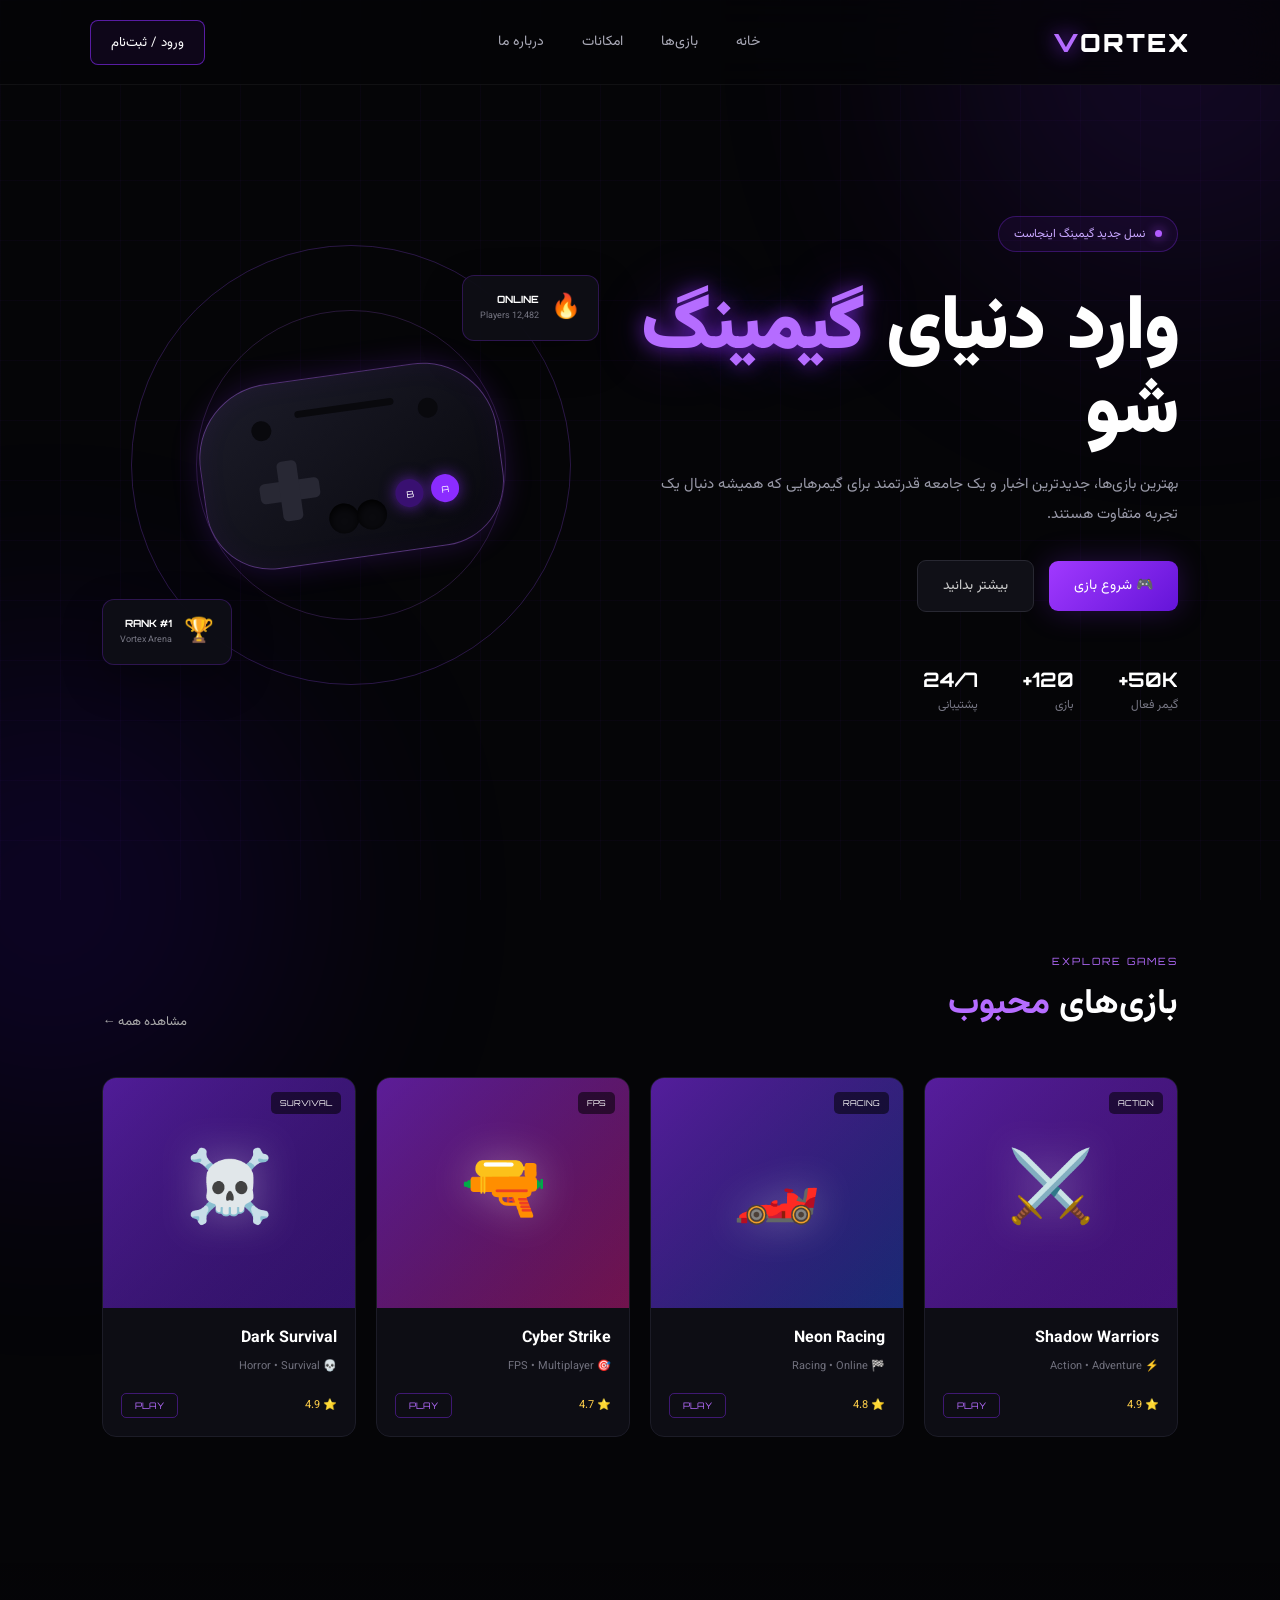
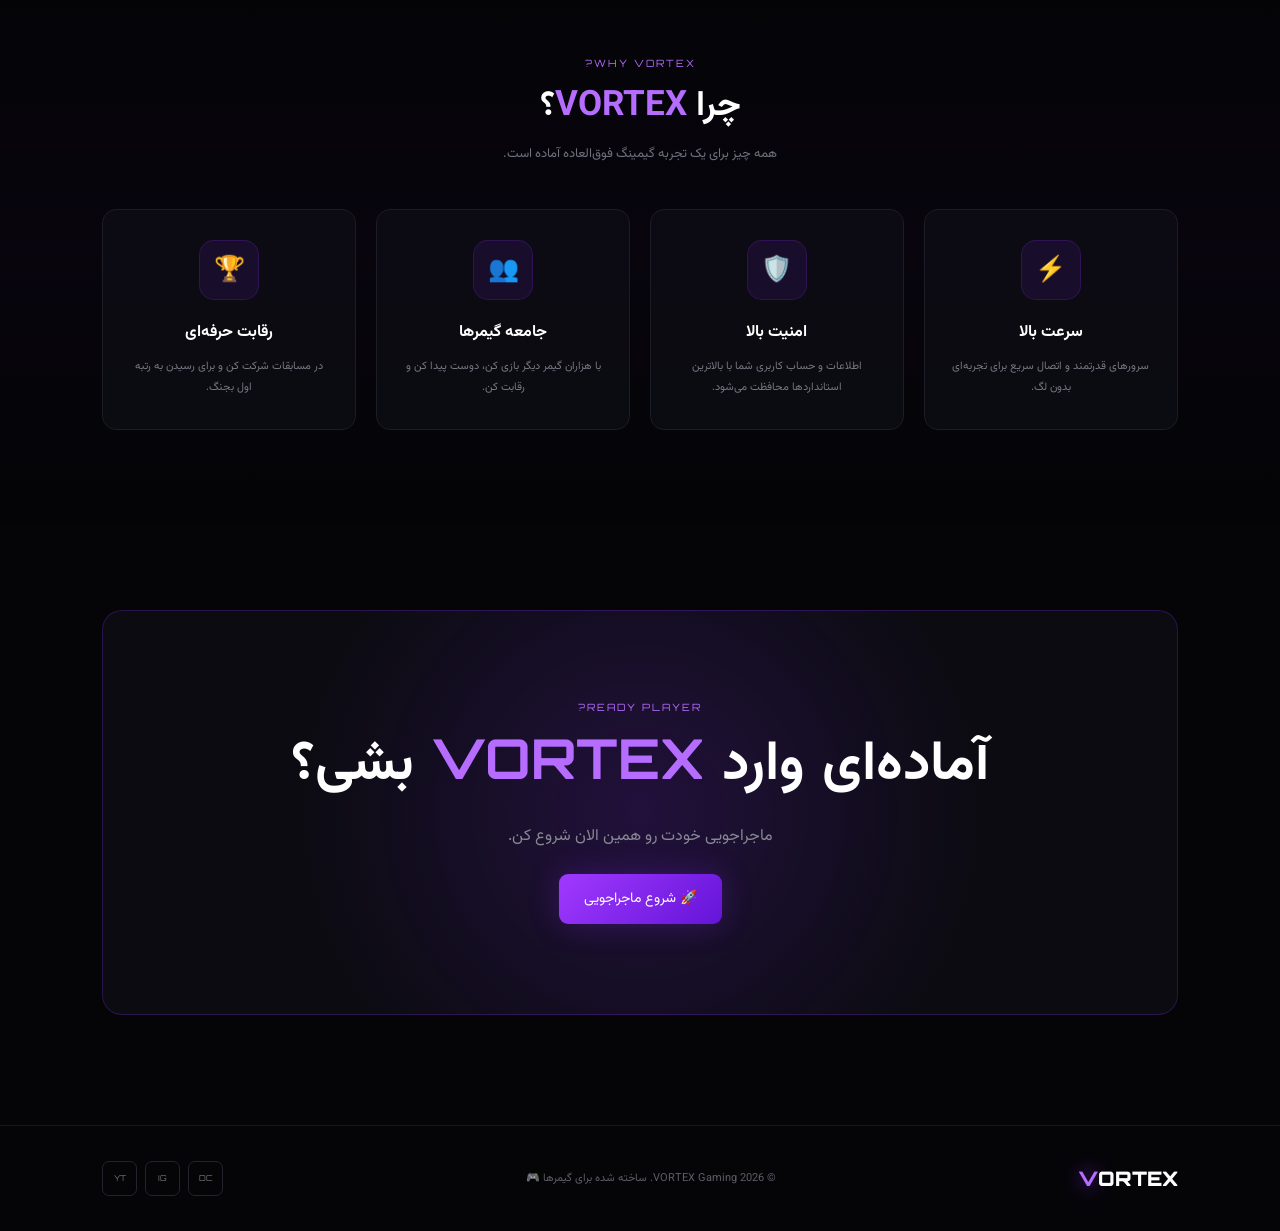
==== index.html @ 33aef684 "Vortex Gaming" ====
<!DOCTYPE html>
<html lang="fa" dir="rtl">
<head>
    <meta charset="UTF-8">
    <meta name="viewport" content="width=device-width, initial-scale=1.0">

    <title>VORTEX | Gaming</title>

    <link rel="preconnect" href="https://fonts.googleapis.com">
    <link rel="preconnect" href="https://fonts.gstatic.com" crossorigin>
    <link href="https://fonts.googleapis.com/css2?family=Orbitron:wght@400;500;600;700;800;900&family=Vazirmatn:wght@300;400;500;600;700;800;900&display=swap" rel="stylesheet">

    <link rel="stylesheet" href="style.css">
</head>

<body>

    <!-- Background -->
    <div class="bg-grid"></div>
    <div class="glow glow-1"></div>
    <div class="glow glow-2"></div>

    <!-- Navbar -->
    <header class="navbar">
        <a href="#" class="logo">
            <span>V</span>ORTEX
        </a>

        <nav class="nav-links">
            <a href="#home" class="active">خانه</a>
            <a href="#games">بازی‌ها</a>
            <a href="#features">امکانات</a>
            <a href="#about">درباره ما</a>
        </nav>

        <button class="login-btn">ورود / ثبت‌نام</button>

        <button class="menu-btn" id="menuBtn">
            ☰
        </button>
    </header>

    <!-- Mobile Menu -->
    <div class="mobile-menu" id="mobileMenu">
        <a href="#home">خانه</a>
        <a href="#games">بازی‌ها</a>
        <a href="#features">امکانات</a>
        <a href="#about">درباره ما</a>
        <button class="login-btn">ورود / ثبت‌نام</button>
    </div>

    <!-- Hero -->
    <main id="home">

        <section class="hero">

            <div class="hero-content">

                <div class="badge">
                    <span class="status-dot"></span>
                    نسل جدید گیمینگ اینجاست
                </div>

                <h1>
                    وارد دنیای
                    <span>گیمینگ</span>
                    شو
                </h1>

                <p>
                    بهترین بازی‌ها، جدیدترین اخبار و یک جامعه قدرتمند
                    برای گیمرهایی که همیشه دنبال یک تجربه متفاوت هستند.
                </p>

                <div class="hero-buttons">
                    <a href="#games" class="primary-btn">
                        🎮 شروع بازی
                    </a>

                    <a href="#features" class="secondary-btn">
                        بیشتر بدانید
                    </a>
                </div>

                <div class="stats">

                    <div class="stat">
                        <strong>50K+</strong>
                        <span>گیمر فعال</span>
                    </div>

                    <div class="stat">
                        <strong>120+</strong>
                        <span>بازی</span>
                    </div>

                    <div class="stat">
                        <strong>24/7</strong>
                        <span>پشتیبانی</span>
                    </div>

                </div>

            </div>

            <div class="hero-visual">

                <div class="circle circle-1"></div>
                <div class="circle circle-2"></div>

                <div class="controller">
                    <div class="controller-top"></div>

                    <div class="d-pad">
                        <span></span>
                        <span></span>
                        <span></span>
                        <span></span>
                    </div>

                    <div class="buttons">
                        <span>A</span>
                        <span>B</span>
                    </div>

                    <div class="stick stick-1"></div>
                    <div class="stick stick-2"></div>
                </div>

                <div class="floating-card card-one">
                    <span>🔥</span>
                    <div>
                        <strong>ONLINE</strong>
                        <small>12,482 Players</small>
                    </div>
                </div>

                <div class="floating-card card-two">
                    <span>🏆</span>
                    <div>
                        <strong>RANK #1</strong>
                        <small>Vortex Arena</small>
                    </div>
                </div>

            </div>

        </section>

        <!-- Games -->
        <section class="games-section" id="games">

            <div class="section-title">
                <div>
                    <span class="small-title">EXPLORE GAMES</span>
                    <h2>بازی‌های <span>محبوب</span></h2>
                </div>

                <a href="#" class="view-all">مشاهده همه ←</a>
            </div>

            <div class="games-grid">

                <article class="game-card">
                    <div class="game-image game-1">
                        <span class="game-tag">ACTION</span>
                        <div class="game-icon">⚔️</div>
                    </div>

                    <div class="game-info">
                        <h3>Shadow Warriors</h3>
                        <p>⚡ Action • Adventure</p>

                        <div class="game-bottom">
                            <span>⭐ 4.9</span>
                            <button>PLAY</button>
                        </div>
                    </div>
                </article>

                <article class="game-card">
                    <div class="game-image game-2">
                        <span class="game-tag">RACING</span>
                        <div class="game-icon">🏎️</div>
                    </div>

                    <div class="game-info">
                        <h3>Neon Racing</h3>
                        <p>🏁 Racing • Online</p>

                        <div class="game-bottom">
                            <span>⭐ 4.8</span>
                            <button>PLAY</button>
                        </div>
                    </div>
                </article>

                <article class="game-card">
                    <div class="game-image game-3">
                        <span class="game-tag">FPS</span>
                        <div class="game-icon">🔫</div>
                    </div>

                    <div class="game-info">
                        <h3>Cyber Strike</h3>
                        <p>🎯 FPS • Multiplayer</p>

                        <div class="game-bottom">
                            <span>⭐ 4.7</span>
                            <button>PLAY</button>
                        </div>
                    </div>
                </article>

                <article class="game-card">
                    <div class="game-image game-4">
                        <span class="game-tag">SURVIVAL</span>
                        <div class="game-icon">☠️</div>
                    </div>

                    <div class="game-info">
                        <h3>Dark Survival</h3>
                        <p>💀 Horror • Survival</p>

                        <div class="game-bottom">
                            <span>⭐ 4.9</span>
                            <button>PLAY</button>
                        </div>
                    </div>
                </article>

            </div>

        </section>

        <!-- Features -->
        <section class="features" id="features">

            <div class="section-title center">
                <span class="small-title">WHY VORTEX?</span>
                <h2>چرا <span>VORTEX</span>؟</h2>
                <p>همه چیز برای یک تجربه گیمینگ فوق‌العاده آماده است.</p>
            </div>

            <div class="features-grid">

                <div class="feature-card">
                    <div class="feature-icon">⚡</div>
                    <h3>سرعت بالا</h3>
                    <p>
                        سرورهای قدرتمند و اتصال سریع برای تجربه‌ای بدون لگ.
                    </p>
                </div>

                <div class="feature-card">
                    <div class="feature-icon">🛡️</div>
                    <h3>امنیت بالا</h3>
                    <p>
                        اطلاعات و حساب کاربری شما با بالاترین استانداردها محافظت می‌شود.
                    </p>
                </div>

                <div class="feature-card">
                    <div class="feature-icon">👥</div>
                    <h3>جامعه گیمرها</h3>
                    <p>
                        با هزاران گیمر دیگر بازی کن، دوست پیدا کن و رقابت کن.
                    </p>
                </div>

                <div class="feature-card">
                    <div class="feature-icon">🏆</div>
                    <h3>رقابت حرفه‌ای</h3>
                    <p>
                        در مسابقات شرکت کن و برای رسیدن به رتبه اول بجنگ.
                    </p>
                </div>

            </div>

        </section>

        <!-- CTA -->
        <section class="cta" id="about">

            <div class="cta-content">
                <span class="small-title">READY PLAYER?</span>

                <h2>
                    آماده‌ای وارد
                    <span>VORTEX</span>
                    بشی؟
                </h2>

                <p>
                    ماجراجویی خودت رو همین الان شروع کن.
                </p>

                <button class="primary-btn cta-btn">
                    🚀 شروع ماجراجویی
                </button>
            </div>

        </section>

    </main>

    <!-- Footer -->
    <footer>
        <div class="footer-logo">
            <span>V</span>ORTEX
        </div>

        <p>
            © 2026 VORTEX Gaming. ساخته شده برای گیمرها 🎮
        </p>

        <div class="socials">
            <a href="#">DC</a>
            <a href="#">IG</a>
            <a href="#">YT</a>
        </div>
    </footer>

    <div class="toast" id="toast">
        🎮 این بخش به زودی فعال می‌شود!
    </div>

    <script src="script.js"></script>

</body>
</html>
---- style.css ----
* {
    margin: 0;
    padding: 0;
    box-sizing: border-box;
}

:root {
    --black: #050507;
    --dark: #0a0a10;
    --card: #101018;
    --purple: #8b2cff;
    --purple-light: #b56cff;
    --purple-dark: #5d16c9;
    --white: #ffffff;
    --gray: #9999a8;
}

html {
    scroll-behavior: smooth;
}

body {
    font-family: "Vazirmatn", sans-serif;
    background: var(--black);
    color: var(--white);
    overflow-x: hidden;
}

/* Background */

.bg-grid {
    position: fixed;
    inset: 0;
    z-index: -5;

    background-image:
        linear-gradient(rgba(139, 44, 255, 0.035) 1px, transparent 1px),
        linear-gradient(90deg, rgba(139, 44, 255, 0.035) 1px, transparent 1px);

    background-size: 60px 60px;
}

.glow {
    position: fixed;
    width: 500px;
    height: 500px;
    border-radius: 50%;
    filter: blur(130px);
    opacity: 0.12;
    z-index: -4;
    pointer-events: none;
}

.glow-1 {
    background: #7b20ff;
    top: -200px;
    right: -150px;
}

.glow-2 {
    background: #4c00ff;
    bottom: -250px;
    left: -200px;
}

/* Navbar */

.navbar {
    height: 85px;
    width: 100%;
    padding: 0 7%;
    display: flex;
    align-items: center;
    justify-content: space-between;

    border-bottom: 1px solid rgba(255,255,255,0.05);
    background: rgba(5,5,7,0.75);
    backdrop-filter: blur(20px);

    position: sticky;
    top: 0;
    z-index: 100;
}

.logo {
    text-decoration: none;
    color: white;
    font-family: "Orbitron", sans-serif;
    font-size: 25px;
    font-weight: 900;
    letter-spacing: 2px;
}

.logo span,
.footer-logo span {
    color: var(--purple-light);
    text-shadow: 0 0 20px var(--purple);
}

.nav-links {
    display: flex;
    gap: 38px;
}

.nav-links a {
    color: #aaaab7;
    text-decoration: none;
    font-size: 14px;
    transition: 0.3s;
}

.nav-links a:hover,
.nav-links a.active {
    color: white;
    text-shadow: 0 0 15px var(--purple);
}

.login-btn {
    border: 1px solid rgba(139,44,255,0.6);
    color: white;
    background: rgba(139,44,255,0.08);
    padding: 11px 20px;
    border-radius: 8px;
    cursor: pointer;
    font-family: inherit;
    transition: 0.3s;
}

.login-btn:hover {
    background: var(--purple);
    box-shadow: 0 0 25px rgba(139,44,255,0.5);
}

.menu-btn {
    display: none;
    background: none;
    border: none;
    color: white;
    font-size: 28px;
    cursor: pointer;
}

/* Mobile Menu */

.mobile-menu {
    display: none;
}

/* Hero */

.hero {
    min-height: 760px;
    padding: 80px 8%;

    display: grid;
    grid-template-columns: 1.05fr 0.95fr;
    align-items: center;
    gap: 30px;

    position: relative;
}

.hero-content {
    max-width: 650px;
}

.badge {
    display: inline-flex;
    align-items: center;
    gap: 10px;

    padding: 8px 15px;
    border: 1px solid rgba(139,44,255,0.3);
    background: rgba(139,44,255,0.07);

    border-radius: 30px;
    color: #c9a7ff;
    font-size: 12px;

    margin-bottom: 25px;
}

.status-dot {
    width: 7px;
    height: 7px;
    border-radius: 50%;
    background: #b15cff;
    box-shadow: 0 0 12px #a744ff;
}

.hero h1 {
    font-family: "Orbitron", "Vazirmatn", sans-serif;
    font-size: clamp(45px, 6vw, 82px);
    line-height: 1.1;
    font-weight: 900;
    letter-spacing: -2px;
}

.hero h1 span {
    color: var(--purple-light);
    text-shadow:
        0 0 20px rgba(139,44,255,0.7),
        0 0 60px rgba(139,44,255,0.3);
}

.hero-content > p {
    color: var(--gray);
    line-height: 2;
    max-width: 590px;
    margin: 25px 0 30px;
    font-size: 15px;
}

.hero-buttons {
    display: flex;
    gap: 15px;
    align-items: center;
}

.primary-btn,
.secondary-btn {
    display: inline-flex;
    align-items: center;
    justify-content: center;

    padding: 14px 25px;
    border-radius: 9px;

    text-decoration: none;
    font-family: inherit;
    font-size: 14px;

    transition: 0.3s;
    cursor: pointer;
}

.primary-btn {
    color: white;
    background: linear-gradient(135deg, #a139ff, #6414d8);
    box-shadow: 0 0 30px rgba(139,44,255,0.25);
    border: none;
}

.primary-btn:hover {
    transform: translateY(-4px);
    box-shadow: 0 10px 35px rgba(139,44,255,0.5);
}

.secondary-btn {
    color: #ccc;
    border: 1px solid #282832;
    background: #101017;
}

.secondary-btn:hover {
    border-color: var(--purple);
    color: white;
}

.stats {
    display: flex;
    gap: 45px;
    margin-top: 55px;
}

.stat {
    display: flex;
    flex-direction: column;
    gap: 4px;
}

.stat strong {
    font-family: "Orbitron";
    font-size: 20px;
}

.stat span {
    color: #777784;
    font-size: 12px;
}

/* Hero Visual */

.hero-visual {
    height: 560px;
    position: relative;
    display: flex;
    justify-content: center;
    align-items: center;
}

.circle {
    position: absolute;
    border-radius: 50%;
    border: 1px solid rgba(154,80,255,0.25);
}

.circle-1 {
    width: 440px;
    height: 440px;
    animation: rotate 18s linear infinite;
}

.circle-2 {
    width: 310px;
    height: 310px;
    border-color: rgba(180,100,255,0.2);
    animation: rotateReverse 12s linear infinite;
}

.controller {
    width: 300px;
    height: 185px;

    position: relative;

    background: linear-gradient(145deg, #1c1c29, #08080d);
    border: 1px solid rgba(180,100,255,0.4);

    border-radius: 75px 75px 65px 65px;

    box-shadow:
        0 0 30px rgba(139,44,255,0.2),
        inset 0 0 30px rgba(139,44,255,0.05);

    transform: rotate(-8deg);
}

.controller::before,
.controller::after {
    content: "";
    position: absolute;
    width: 20px;
    height: 20px;
    border-radius: 50%;
    background: #09090d;
    top: 35px;
}

.controller::before {
    left: 55px;
}

.controller::after {
    right: 55px;
}

.controller-top {
    position: absolute;
    width: 100px;
    height: 7px;
    background: #09090d;
    border-radius: 10px;
    top: 30px;
    left: 100px;
}

.d-pad {
    position: absolute;
    left: 55px;
    bottom: 45px;
    width: 60px;
    height: 60px;
}

.d-pad::before,
.d-pad::after {
    content: "";
    position: absolute;
    background: #282834;
    border-radius: 5px;
}

.d-pad::before {
    width: 60px;
    height: 20px;
    top: 20px;
}

.d-pad::after {
    width: 20px;
    height: 60px;
    left: 20px;
}

.buttons {
    position: absolute;
    right: 45px;
    bottom: 42px;

    display: flex;
    gap: 8px;
}

.buttons span {
    width: 28px;
    height: 28px;
    border-radius: 50%;

    display: flex;
    justify-content: center;
    align-items: center;

    font-family: "Orbitron";
    font-size: 9px;

    background: var(--purple);
    box-shadow: 0 0 15px rgba(139,44,255,0.6);
}

.buttons span:nth-child(2) {
    background: #391071;
}

.stick {
    width: 30px;
    height: 30px;
    background: #0a0a0e;
    border-radius: 50%;
    position: absolute;
    bottom: 25px;
    box-shadow: inset 0 3px 8px #000;
}

.stick-1 {
    left: 120px;
}

.stick-2 {
    right: 120px;
}

/* Floating Cards */

.floating-card {
    position: absolute;
    padding: 13px 17px;

    display: flex;
    align-items: center;
    gap: 12px;

    background: rgba(15,15,23,0.9);
    border: 1px solid rgba(139,44,255,0.25);
    border-radius: 12px;

    backdrop-filter: blur(15px);

    box-shadow: 0 15px 40px rgba(0,0,0,0.3);

    animation: float 4s ease-in-out infinite;
}

.floating-card > span {
    font-size: 24px;
}

.floating-card div {
    display: flex;
    flex-direction: column;
}

.floating-card strong {
    font-family: "Orbitron";
    font-size: 10px;
}

.floating-card small {
    color: #777784;
    margin-top: 4px;
    font-size: 9px;
}

.card-one {
    top: 90px;
    right: 0;
}

.card-two {
    bottom: 80px;
    left: 0;
    animation-delay: -2s;
}

/* Games */

.games-section,
.features,
.cta {
    padding: 110px 8%;
}

.section-title {
    display: flex;
    justify-content: space-between;
    align-items: end;
    margin-bottom: 45px;
}

.small-title {
    display: block;
    color: var(--purple-light);
    font-family: "Orbitron";
    font-size: 10px;
    letter-spacing: 2px;
    margin-bottom: 10px;
}

.section-title h2 {
    font-size: 35px;
}

.section-title h2 span,
.cta h2 span {
    color: var(--purple-light);
}

.view-all {
    color: #aaa;
    text-decoration: none;
    font-size: 13px;
}

.view-all:hover {
    color: var(--purple-light);
}

.games-grid {
    display: grid;
    grid-template-columns: repeat(4, 1fr);
    gap: 20px;
}

.game-card {
    background: #0d0d14;
    border: 1px solid #1c1c27;
    border-radius: 14px;
    overflow: hidden;
    transition: 0.4s;
}

.game-card:hover {
    transform: translateY(-8px);
    border-color: rgba(139,44,255,0.5);
    box-shadow: 0 20px 50px rgba(0,0,0,0.4);
}

.game-image {
    height: 230px;
    position: relative;

    display: flex;
    justify-content: center;
    align-items: center;

    overflow: hidden;
}

.game-image::before {
    content: "";
    position: absolute;
    inset: 0;
    background: linear-gradient(135deg, rgba(139,44,255,0.55), transparent);
}

.game-1 {
    background: linear-gradient(135deg, #160b26, #421178);
}

.game-2 {
    background: linear-gradient(135deg, #100c24, #192a75);
}

.game-3 {
    background: linear-gradient(135deg, #240b1c, #71134d);
}

.game-4 {
    background: linear-gradient(135deg, #09091b, #32126b);
}

.game-icon {
    font-size: 70px;
    position: relative;
    filter: drop-shadow(0 0 20px rgba(255,255,255,0.3));
    transition: 0.4s;
}

.game-card:hover .game-icon {
    transform: scale(1.15) rotate(5deg);
}

.game-tag {
    position: absolute;
    top: 14px;
    right: 14px;

    background: rgba(0,0,0,0.55);
    padding: 6px 9px;
    border-radius: 5px;

    font-family: "Orbitron";
    font-size: 8px;
    z-index: 2;
}

.game-info {
    padding: 18px;
}

.game-info h3 {
    font-size: 16px;
    margin-bottom: 7px;
}

.game-info p {
    color: #71717e;
    font-size: 11px;
}

.game-bottom {
    display: flex;
    justify-content: space-between;
    align-items: center;
    margin-top: 18px;
}

.game-bottom span {
    color: #ffcf4a;
    font-size: 11px;
}

.game-bottom button {
    border: 1px solid rgba(139,44,255,0.4);
    background: transparent;
    color: #b56cff;

    padding: 6px 13px;
    border-radius: 5px;

    font-family: "Orbitron";
    font-size: 9px;

    cursor: pointer;
    transition: 0.3s;
}

.game-bottom button:hover {
    color: white;
    background: var(--purple);
}

/* Features */

.features {
    background: linear-gradient(
        180deg,
        transparent,
        rgba(93,22,201,0.035),
        transparent
    );
}

.center {
    display: block;
    text-align: center;
}

.center p {
    color: #70707d;
    margin-top: 10px;
    font-size: 13px;
}

.features-grid {
    display: grid;
    grid-template-columns: repeat(4, 1fr);
    gap: 20px;
}

.feature-card {
    background: rgba(15,15,22,0.7);
    border: 1px solid #1c1c27;
    border-radius: 14px;

    padding: 30px 25px;

    text-align: center;
    transition: 0.3s;
}

.feature-card:hover {
    transform: translateY(-7px);
    border-color: rgba(139,44,255,0.5);
    background: rgba(139,44,255,0.05);
}

.feature-icon {
    width: 60px;
    height: 60px;

    margin: 0 auto 20px;

    display: flex;
    justify-content: center;
    align-items: center;

    border-radius: 15px;

    background: rgba(139,44,255,0.1);
    border: 1px solid rgba(139,44,255,0.2);

    font-size: 25px;
}

.feature-card h3 {
    font-size: 16px;
    margin-bottom: 12px;
}

.feature-card p {
    color: #777784;
    line-height: 1.9;
    font-size: 11px;
}

/* CTA */

.cta {
    padding-top: 70px;
}

.cta-content {
    position: relative;
    overflow: hidden;

    text-align: center;

    padding: 90px 30px;

    border-radius: 20px;
    border: 1px solid rgba(139,44,255,0.25);

    background:
        radial-gradient(circle at center, rgba(139,44,255,0.18), transparent 60%),
        #0b0b11;
}

.cta h2 {
    font-family: "Orbitron", "Vazirmatn", sans-serif;
    font-size: clamp(30px, 5vw, 55px);
    margin-bottom: 15px;
}

.cta p {
    color: #888895;
    margin-bottom: 25px;
}

.cta-btn {
    border: none;
}

/* Footer */

footer {
    padding: 35px 8%;

    border-top: 1px solid #17171f;

    display: flex;
    justify-content: space-between;
    align-items: center;
}

.footer-logo {
    font-family: "Orbitron";
    font-size: 20px;
    font-weight: 900;
}

footer p {
    color: #5e5e6a;
    font-size: 11px;
}

.socials {
    display: flex;
    gap: 8px;
}

.socials a {
    width: 35px;
    height: 35px;

    display: flex;
    align-items: center;
    justify-content: center;

    text-decoration: none;

    color: #777;
    border: 1px solid #24242e;
    border-radius: 7px;

    font-family: "Orbitron";
    font-size: 8px;

    transition: 0.3s;
}

.socials a:hover {
    color: white;
    border-color: var(--purple);
    background: rgba(139,44,255,0.1);
}

/* Toast */

.toast {
    position: fixed;

    bottom: 25px;
    left: 50%;

    transform: translate(-50%, 100px);

    background: #17131e;
    border: 1px solid rgba(139,44,255,0.5);

    padding: 13px 22px;
    border-radius: 8px;

    color: white;
    font-size: 12px;

    opacity: 0;
    transition: 0.4s;

    z-index: 1000;
}

.toast.show {
    transform: translate(-50%, 0);
    opacity: 1;
}

/* Animations */

@keyframes float {
    0%, 100% {
        transform: translateY(0);
    }

    50% {
        transform: translateY(-15px);
    }
}

@keyframes rotate {
    from {
        transform: rotate(0);
    }

    to {
        transform: rotate(360deg);
    }
}

@keyframes rotateReverse {
    from {
        transform: rotate(360deg);
    }

    to {
        transform: rotate(0);
    }
}

/* Responsive */

@media (max-width: 1000px) {

    .nav-links {
        gap: 18px;
    }

    .hero {
        grid-template-columns: 1fr;
        text-align: center;
    }

    .hero-content {
        margin: auto;
    }

    .hero-buttons,
    .stats {
        justify-content: center;
    }

    .hero-visual {
        margin-top: 30px;
    }

    .games-grid {
        grid-template-columns: repeat(2, 1fr);
    }

    .features-grid {
        grid-template-columns: repeat(2, 1fr);
    }
}

@media (max-width: 700px) {

    .navbar {
        padding: 0 5%;
    }

    .nav-links,
    .navbar > .login-btn {
        display: none;
    }

    .menu-btn {
        display: block;
    }

    .mobile-menu {
        position: fixed;
        top: 85px;
        right: 0;
        width: 100%;

        padding: 25px;

        background: rgba(8,8,12,0.97);
        backdrop-filter: blur(20px);

        border-bottom: 1px solid #25202d;

        z-index: 99;

        display: none;
        flex-direction: column;
        gap: 20px;
    }

    .mobile-menu.open {
        display: flex;
    }

    .mobile-menu a {
        color: #aaa;
        text-decoration: none;
    }

    .hero {
        padding: 60px 6%;
    }

    .hero h1 {
        font-size: 45px;
    }

    .hero-visual {
        transform: scale(0.75);
        margin: -40px 0;
    }

    .stats {
        gap: 25px;
    }

    .games-section,
    .features,
    .cta {
        padding: 75px 6%;
    }

    .section-title {
        align-items: start;
        gap: 20px;
        flex-direction: column;
    }

    .games-grid,
    .features-grid {
        grid-template-columns: 1fr;
    }

    footer {
        flex-direction: column;
        gap: 20px;
        text-align: center;
    }
}

@media (max-width: 450px) {

    .hero h1 {
        font-size: 38px;
    }

    .hero-buttons {
        flex-direction: column;
    }

    .primary-btn,
    .secondary-btn {
        width: 100%;
    }

    .hero-visual {
        transform: scale(0.58);
        margin: -80px 0;
    }

    .stats {
        gap: 18px;
    }

    .stat strong {
        font-size: 16px;
    }
}
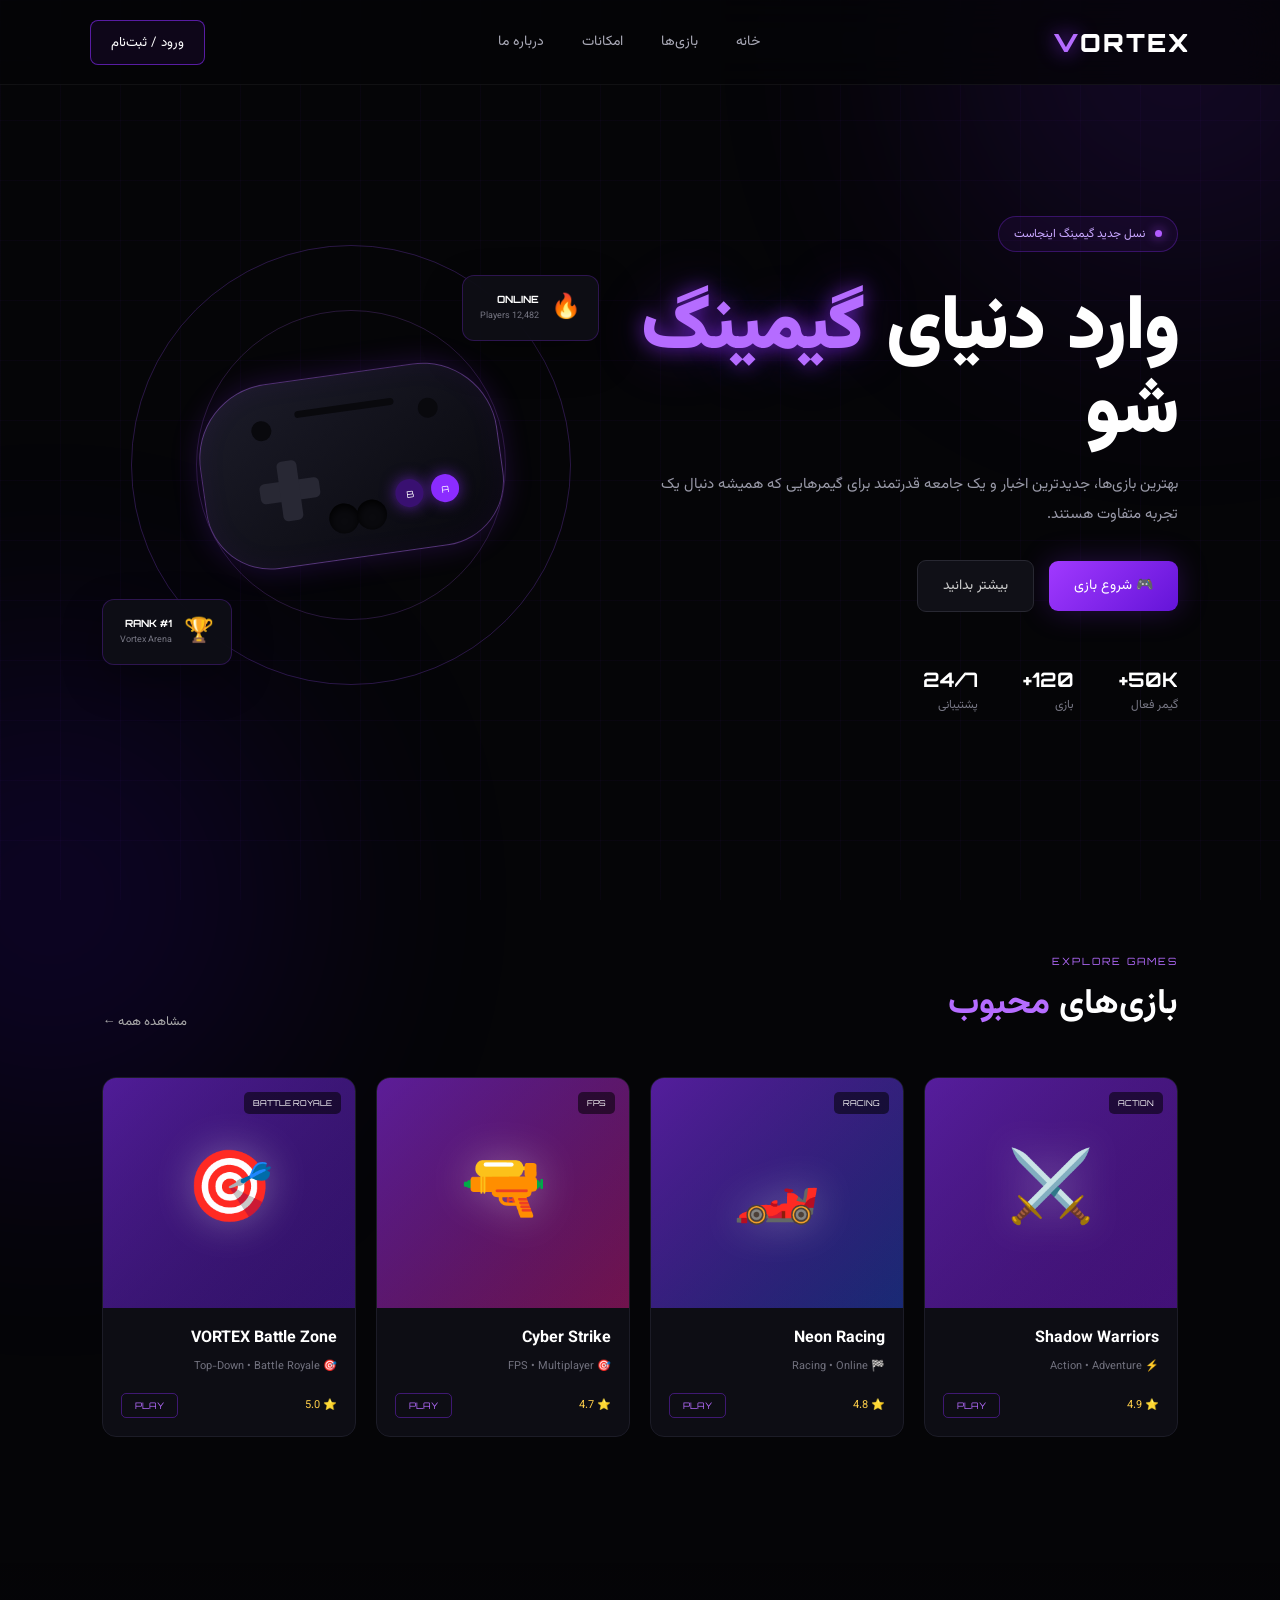
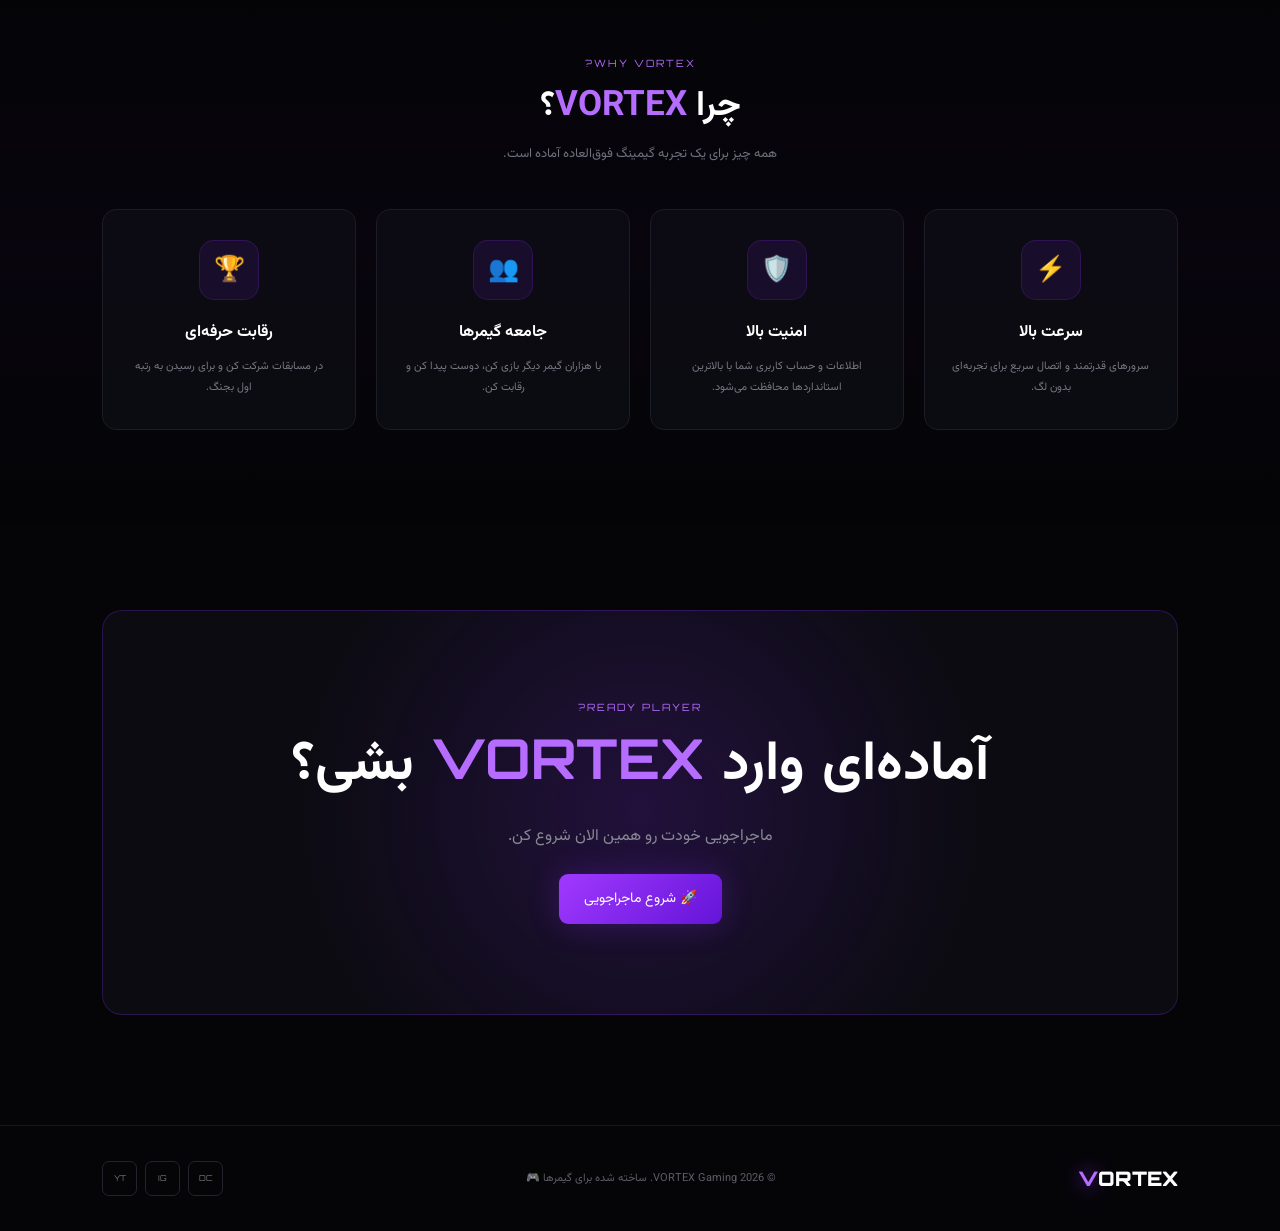
==== commit bebdf473: "Update index.html" ====
--- a/index.html
+++ b/index.html
@@ -147,6 +147,7 @@
 
         </section>
 
+
         <!-- Games -->
         <section class="games-section" id="games">
 
@@ -156,135 +157,256 @@
                     <h2>بازی‌های <span>محبوب</span></h2>
                 </div>
 
-                <a href="#" class="view-all">مشاهده همه ←</a>
-            </div>
+                <a href="#games" class="view-all">
+                    مشاهده همه ←
+                </a>
+            </div>
+
 
             <div class="games-grid">
 
+                <!-- Shadow Warriors -->
                 <article class="game-card">
+
                     <div class="game-image game-1">
                         <span class="game-tag">ACTION</span>
                         <div class="game-icon">⚔️</div>
                     </div>
 
                     <div class="game-info">
+
                         <h3>Shadow Warriors</h3>
-                        <p>⚡ Action • Adventure</p>
+
+                        <p>
+                            ⚡ Action • Adventure
+                        </p>
 
                         <div class="game-bottom">
+
                             <span>⭐ 4.9</span>
-                            <button>PLAY</button>
+
+                            <button>
+                                PLAY
+                            </button>
+
                         </div>
-                    </div>
+
+                    </div>
+
                 </article>
 
+
+                <!-- Neon Racing -->
                 <article class="game-card">
+
                     <div class="game-image game-2">
                         <span class="game-tag">RACING</span>
                         <div class="game-icon">🏎️</div>
                     </div>
 
                     <div class="game-info">
+
                         <h3>Neon Racing</h3>
-                        <p>🏁 Racing • Online</p>
+
+                        <p>
+                            🏁 Racing • Online
+                        </p>
 
                         <div class="game-bottom">
+
                             <span>⭐ 4.8</span>
-                            <button>PLAY</button>
+
+                            <button>
+                                PLAY
+                            </button>
+
                         </div>
-                    </div>
+
+                    </div>
+
                 </article>
 
+
+                <!-- Cyber Strike -->
                 <article class="game-card">
+
                     <div class="game-image game-3">
                         <span class="game-tag">FPS</span>
                         <div class="game-icon">🔫</div>
                     </div>
 
                     <div class="game-info">
+
                         <h3>Cyber Strike</h3>
-                        <p>🎯 FPS • Multiplayer</p>
+
+                        <p>
+                            🎯 FPS • Multiplayer
+                        </p>
 
                         <div class="game-bottom">
+
                             <span>⭐ 4.7</span>
-                            <button>PLAY</button>
+
+                            <button>
+                                PLAY
+                            </button>
+
                         </div>
-                    </div>
+
+                    </div>
+
                 </article>
 
-                <article class="game-card">
+
+                <!-- VORTEX Battle Zone -->
+                <article class="game-card battle-card">
+
                     <div class="game-image game-4">
-                        <span class="game-tag">SURVIVAL</span>
-                        <div class="game-icon">☠️</div>
+
+                        <span class="game-tag">
+                            BATTLE ROYALE
+                        </span>
+
+                        <div class="game-icon">
+                            🎯
+                        </div>
+
                     </div>
 
                     <div class="game-info">
-                        <h3>Dark Survival</h3>
-                        <p>💀 Horror • Survival</p>
+
+                        <h3>
+                            VORTEX Battle Zone
+                        </h3>
+
+                        <p>
+                            🎯 Top-Down • Battle Royale
+                        </p>
 
                         <div class="game-bottom">
-                            <span>⭐ 4.9</span>
-                            <button>PLAY</button>
+
+                            <span>
+                                ⭐ 5.0
+                            </span>
+
+                            <button
+                                onclick="window.location.href='games/battle-zone.html'">
+                                PLAY
+                            </button>
+
                         </div>
-                    </div>
+
+                    </div>
+
                 </article>
 
             </div>
 
         </section>
+
 
         <!-- Features -->
         <section class="features" id="features">
 
             <div class="section-title center">
-                <span class="small-title">WHY VORTEX?</span>
-                <h2>چرا <span>VORTEX</span>؟</h2>
-                <p>همه چیز برای یک تجربه گیمینگ فوق‌العاده آماده است.</p>
-            </div>
+
+                <span class="small-title">
+                    WHY VORTEX?
+                </span>
+
+                <h2>
+                    چرا <span>VORTEX</span>؟
+                </h2>
+
+                <p>
+                    همه چیز برای یک تجربه گیمینگ فوق‌العاده آماده است.
+                </p>
+
+            </div>
+
 
             <div class="features-grid">
 
                 <div class="feature-card">
-                    <div class="feature-icon">⚡</div>
-                    <h3>سرعت بالا</h3>
+
+                    <div class="feature-icon">
+                        ⚡
+                    </div>
+
+                    <h3>
+                        سرعت بالا
+                    </h3>
+
                     <p>
                         سرورهای قدرتمند و اتصال سریع برای تجربه‌ای بدون لگ.
                     </p>
-                </div>
+
+                </div>
+
 
                 <div class="feature-card">
-                    <div class="feature-icon">🛡️</div>
-                    <h3>امنیت بالا</h3>
+
+                    <div class="feature-icon">
+                        🛡️
+                    </div>
+
+                    <h3>
+                        امنیت بالا
+                    </h3>
+
                     <p>
                         اطلاعات و حساب کاربری شما با بالاترین استانداردها محافظت می‌شود.
                     </p>
-                </div>
+
+                </div>
+
 
                 <div class="feature-card">
-                    <div class="feature-icon">👥</div>
-                    <h3>جامعه گیمرها</h3>
+
+                    <div class="feature-icon">
+                        👥
+                    </div>
+
+                    <h3>
+                        جامعه گیمرها
+                    </h3>
+
                     <p>
                         با هزاران گیمر دیگر بازی کن، دوست پیدا کن و رقابت کن.
                     </p>
-                </div>
+
+                </div>
+
 
                 <div class="feature-card">
-                    <div class="feature-icon">🏆</div>
-                    <h3>رقابت حرفه‌ای</h3>
+
+                    <div class="feature-icon">
+                        🏆
+                    </div>
+
+                    <h3>
+                        رقابت حرفه‌ای
+                    </h3>
+
                     <p>
                         در مسابقات شرکت کن و برای رسیدن به رتبه اول بجنگ.
                     </p>
+
                 </div>
 
             </div>
 
         </section>
+
 
         <!-- CTA -->
         <section class="cta" id="about">
 
             <div class="cta-content">
-                <span class="small-title">READY PLAYER?</span>
+
+                <span class="small-title">
+                    READY PLAYER?
+                </span>
 
                 <h2>
                     آماده‌ای وارد
@@ -299,14 +421,17 @@
                 <button class="primary-btn cta-btn">
                     🚀 شروع ماجراجویی
                 </button>
+
             </div>
 
         </section>
 
     </main>
+
 
     <!-- Footer -->
     <footer>
+
         <div class="footer-logo">
             <span>V</span>ORTEX
         </div>
@@ -316,17 +441,31 @@
         </p>
 
         <div class="socials">
-            <a href="#">DC</a>
-            <a href="#">IG</a>
-            <a href="#">YT</a>
+
+            <a href="#">
+                DC
+            </a>
+
+            <a href="#">
+                IG
+            </a>
+
+            <a href="#">
+                YT
+            </a>
+
         </div>
+
     </footer>
 
+
+    <!-- Toast -->
     <div class="toast" id="toast">
         🎮 این بخش به زودی فعال می‌شود!
     </div>
 
+
     <script src="script.js"></script>
 
 </body>
-</html>+</html>
